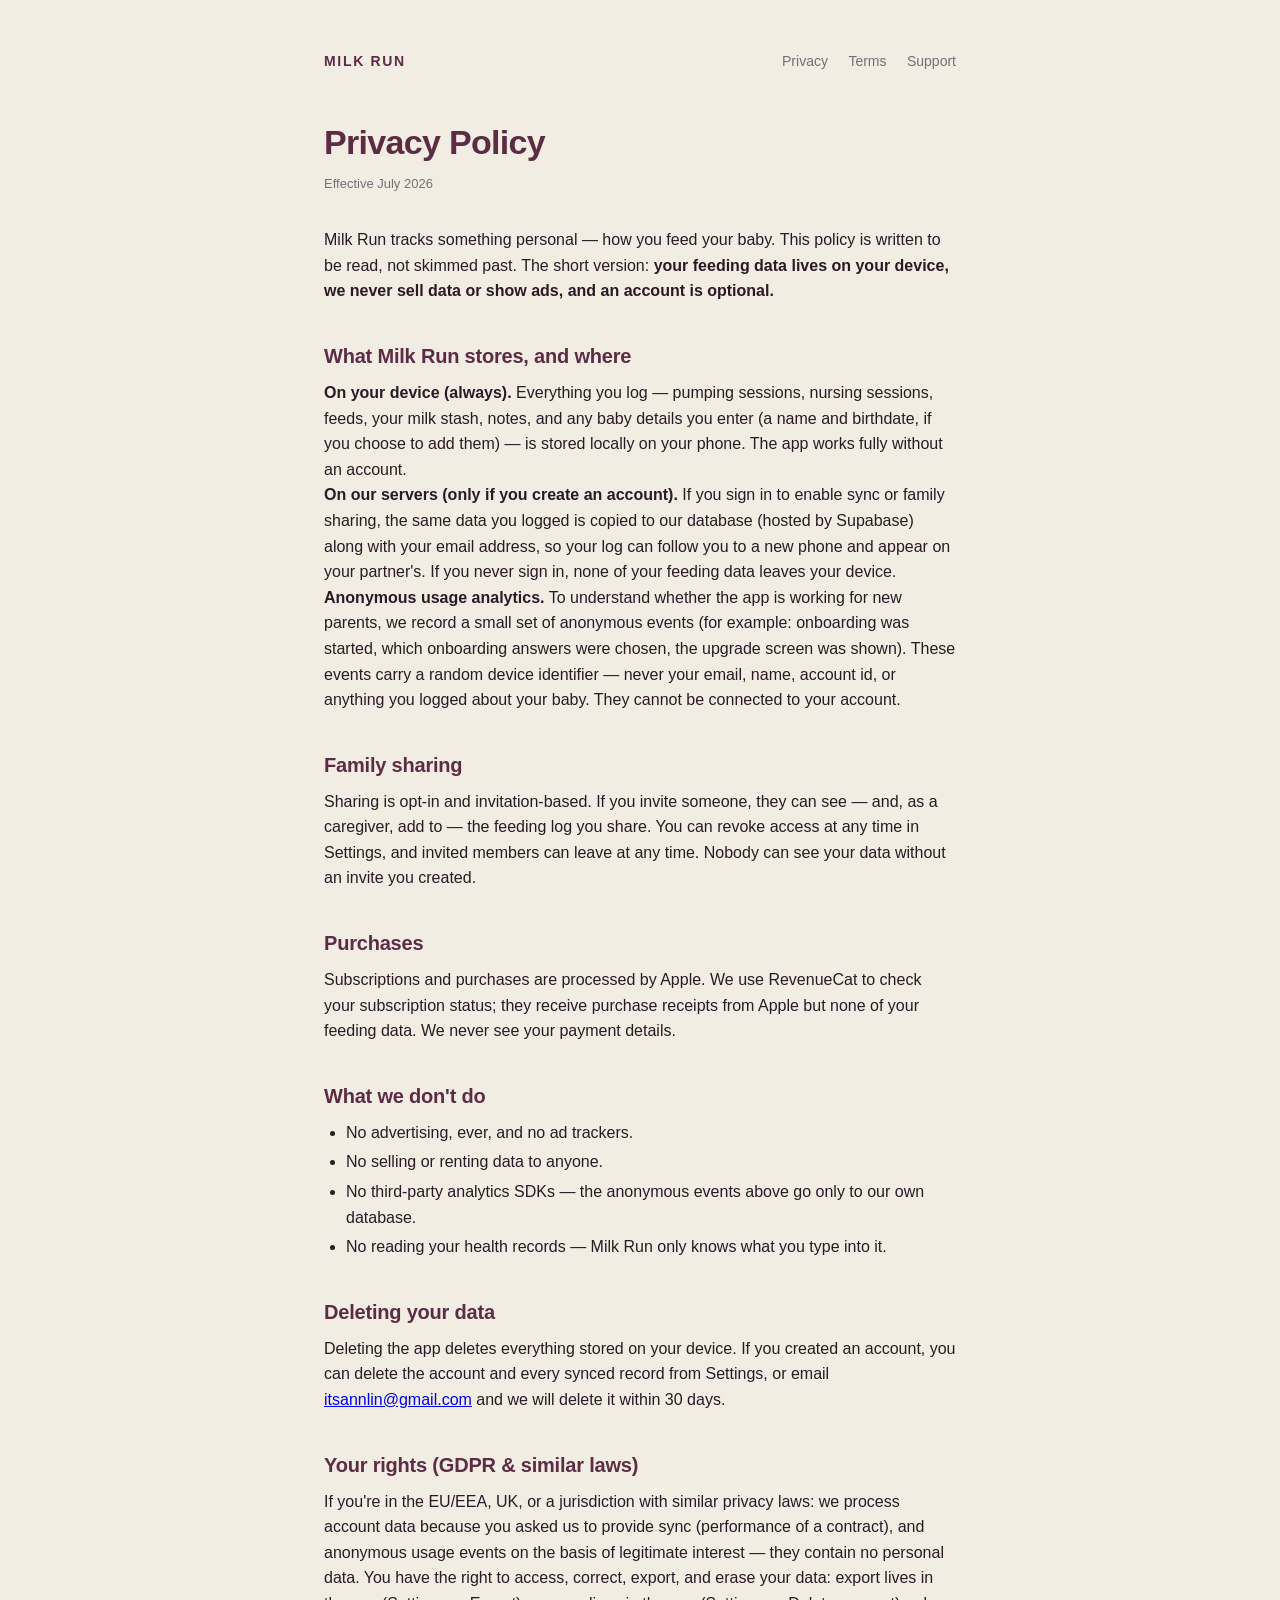
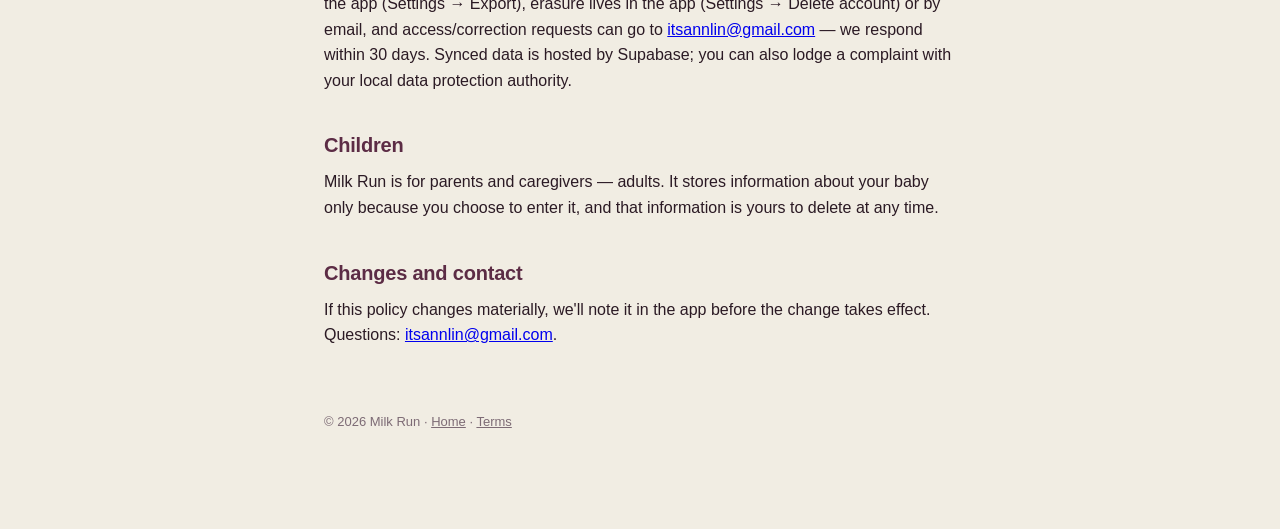
==== privacy.html @ 4f452426 "Milk Run site: landing, privacy, terms Source of truth lives in the milk-run repo (site/); publish w" ====
<!doctype html>
<html lang="en">
<head>
  <meta charset="utf-8" />
  <meta name="viewport" content="width=device-width, initial-scale=1" />
  <title>Privacy Policy — Milk Run</title>
  <link rel="stylesheet" href="style.css" />
</head>
<body>
  <div class="wrap">
    <header class="site">
      <a class="brand" href="./">Milk Run</a>
      <nav>
        <a href="privacy.html">Privacy</a>
        <a href="terms.html">Terms</a>
        <a href="mailto:itsannlin@gmail.com">Support</a>
      </nav>
    </header>

    <h1>Privacy Policy</h1>
    <p class="updated">Effective July 2026</p>

    <p>
      Milk Run tracks something personal — how you feed your baby. This policy
      is written to be read, not skimmed past. The short version: <strong>your
      feeding data lives on your device, we never sell data or show ads, and
      an account is optional.</strong>
    </p>

    <h2>What Milk Run stores, and where</h2>
    <p><strong>On your device (always).</strong> Everything you log — pumping
    sessions, nursing sessions, feeds, your milk stash, notes, and any baby
    details you enter (a name and birthdate, if you choose to add them) — is
    stored locally on your phone. The app works fully without an account.</p>

    <p><strong>On our servers (only if you create an account).</strong> If you
    sign in to enable sync or family sharing, the same data you logged is
    copied to our database (hosted by Supabase) along with your email address,
    so your log can follow you to a new phone and appear on your partner's.
    If you never sign in, none of your feeding data leaves your device.</p>

    <p><strong>Anonymous usage analytics.</strong> To understand whether the
    app is working for new parents, we record a small set of anonymous events
    (for example: onboarding was started, which onboarding answers were
    chosen, the upgrade screen was shown). These events carry a random
    device identifier — never your email, name, account id, or anything you
    logged about your baby. They cannot be connected to your account.</p>

    <h2>Family sharing</h2>
    <p>
      Sharing is opt-in and invitation-based. If you invite someone, they can
      see — and, as a caregiver, add to — the feeding log you share. You can
      revoke access at any time in Settings, and invited members can leave at
      any time. Nobody can see your data without an invite you created.
    </p>

    <h2>Purchases</h2>
    <p>
      Subscriptions and purchases are processed by Apple. We use RevenueCat to
      check your subscription status; they receive purchase receipts from
      Apple but none of your feeding data. We never see your payment details.
    </p>

    <h2>What we don't do</h2>
    <ul>
      <li>No advertising, ever, and no ad trackers.</li>
      <li>No selling or renting data to anyone.</li>
      <li>No third-party analytics SDKs — the anonymous events above go only to our own database.</li>
      <li>No reading your health records — Milk Run only knows what you type into it.</li>
    </ul>

    <h2>Deleting your data</h2>
    <p>
      Deleting the app deletes everything stored on your device. If you
      created an account, you can delete the account and every synced record
      from Settings, or email
      <a href="mailto:itsannlin@gmail.com">itsannlin@gmail.com</a> and we will
      delete it within 30 days.
    </p>

    <h2>Your rights (GDPR &amp; similar laws)</h2>
    <p>
      If you're in the EU/EEA, UK, or a jurisdiction with similar privacy
      laws: we process account data because you asked us to provide sync
      (performance of a contract), and anonymous usage events on the basis of
      legitimate interest — they contain no personal data. You have the right
      to access, correct, export, and erase your data: export lives in the
      app (Settings → Export), erasure lives in the app (Settings → Delete
      account) or by email, and access/correction requests can go to
      <a href="mailto:itsannlin@gmail.com">itsannlin@gmail.com</a> — we
      respond within 30 days. Synced data is hosted by Supabase; you can also
      lodge a complaint with your local data protection authority.
    </p>

    <h2>Children</h2>
    <p>
      Milk Run is for parents and caregivers — adults. It stores information
      about your baby only because you choose to enter it, and that
      information is yours to delete at any time.
    </p>

    <h2>Changes and contact</h2>
    <p>
      If this policy changes materially, we'll note it in the app before the
      change takes effect. Questions:
      <a href="mailto:itsannlin@gmail.com">itsannlin@gmail.com</a>.
    </p>

    <footer>
      © 2026 Milk Run · <a href="./">Home</a> · <a href="terms.html">Terms</a>
    </footer>
  </div>
</body>
</html>
---- style.css ----
/* Milk Run site — shared styles. Brand: wine on cream, Manrope. */
:root {
  --wine: #5c2c45;
  --cream: #f1ede3;
  --ink: #2b1a24;
  --muted: #7d6b75;
  --card: #ffffff;
}
* { margin: 0; padding: 0; box-sizing: border-box; }
body {
  font-family: 'Manrope', -apple-system, 'Segoe UI', sans-serif;
  background: var(--cream);
  color: var(--ink);
  line-height: 1.6;
  -webkit-font-smoothing: antialiased;
}
.wrap { max-width: 680px; margin: 0 auto; padding: 48px 24px 96px; }
header.site { display: flex; align-items: baseline; justify-content: space-between; margin-bottom: 48px; }
.brand { font-weight: 800; letter-spacing: 0.12em; text-transform: uppercase; color: var(--wine); font-size: 14px; text-decoration: none; }
nav a { color: var(--muted); text-decoration: none; font-size: 14px; margin-left: 16px; }
nav a:hover { color: var(--wine); }
h1 { font-size: 34px; line-height: 1.2; letter-spacing: -0.02em; color: var(--wine); margin-bottom: 12px; }
h2 { font-size: 20px; letter-spacing: -0.01em; color: var(--wine); margin: 36px 0 8px; }
p, li { font-size: 16px; color: var(--ink); }
.muted { color: var(--muted); }
ul { padding-left: 22px; margin: 8px 0; }
li { margin: 4px 0; }
.card {
  background: var(--card); border-radius: 20px; padding: 24px;
  margin: 16px 0; box-shadow: 0 1px 2px rgba(92, 44, 69, 0.06);
}
.cta {
  display: inline-block; background: var(--wine); color: #fff; text-decoration: none;
  font-weight: 700; padding: 14px 28px; border-radius: 999px; margin-top: 24px;
}
footer { margin-top: 64px; font-size: 13px; color: var(--muted); }
footer a { color: var(--muted); }
.updated { font-size: 13px; color: var(--muted); margin-bottom: 32px; }
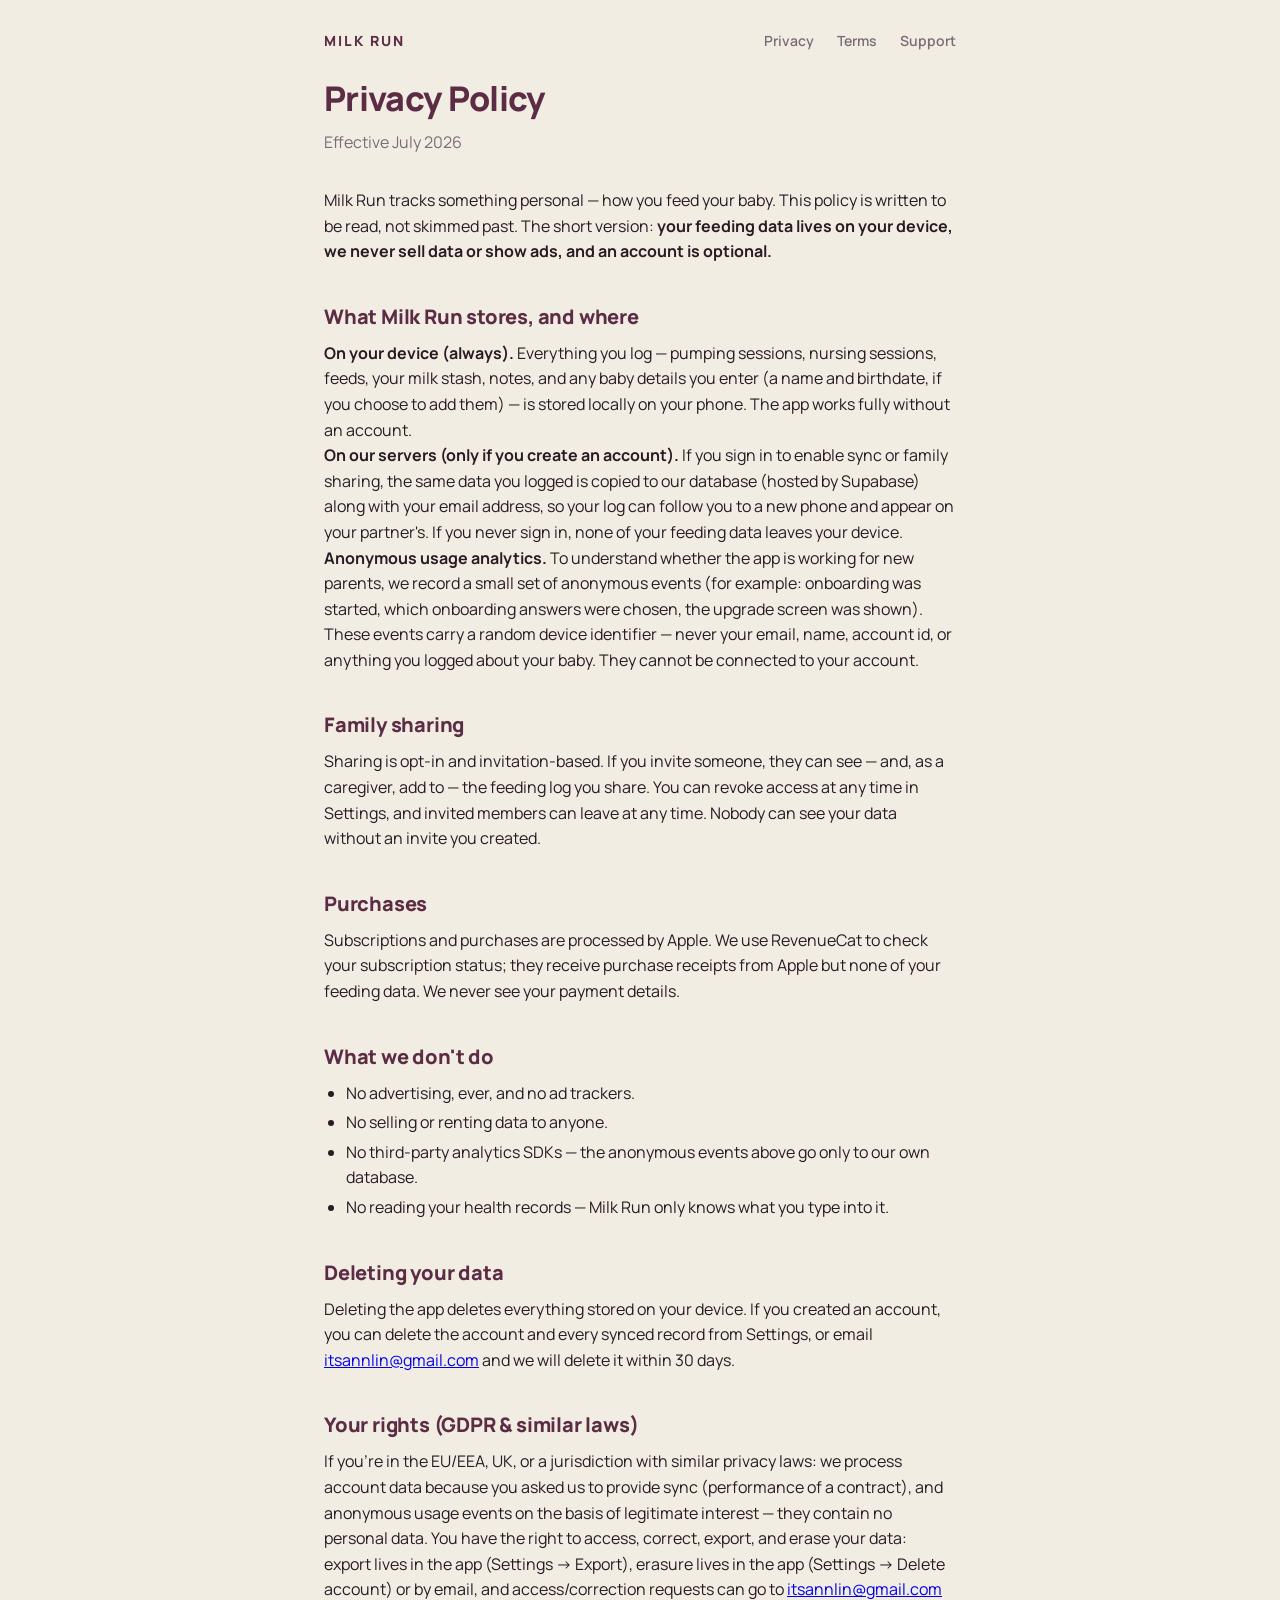
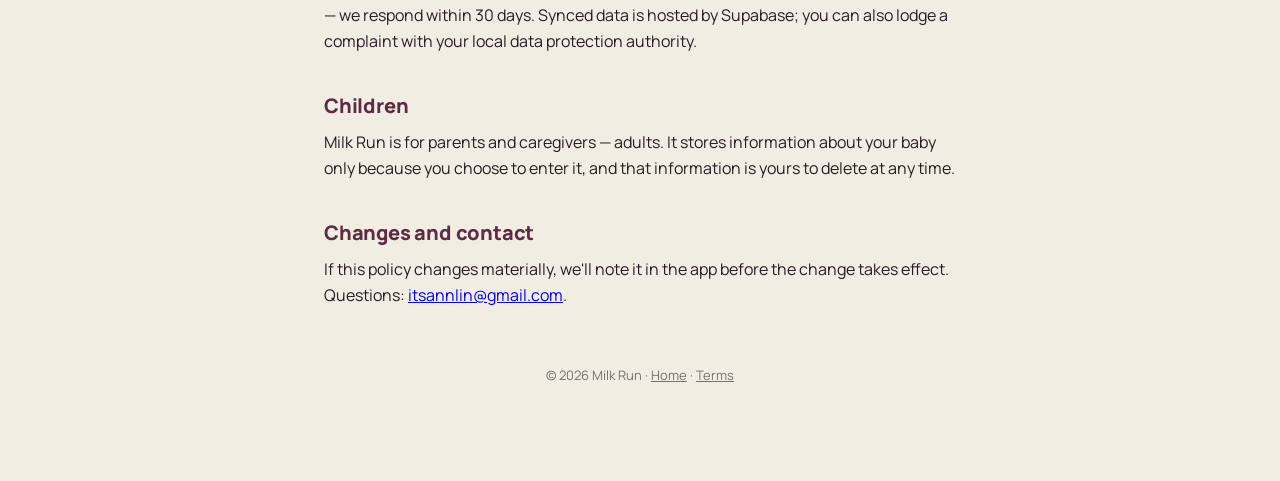
==== commit a8c5e230: "Publish site 2026-07-08" ====
--- a/privacy.html
+++ b/privacy.html
@@ -4,10 +4,13 @@
   <meta charset="utf-8" />
   <meta name="viewport" content="width=device-width, initial-scale=1" />
   <title>Privacy Policy — Milk Run</title>
+  <link rel="preconnect" href="https://fonts.googleapis.com" />
+  <link rel="preconnect" href="https://fonts.gstatic.com" crossorigin />
+  <link href="https://fonts.googleapis.com/css2?family=Manrope:wght@500;600;700;800&display=swap" rel="stylesheet" />
   <link rel="stylesheet" href="style.css" />
 </head>
 <body>
-  <div class="wrap">
+  <div class="wrap legal">
     <header class="site">
       <a class="brand" href="./">Milk Run</a>
       <nav>
--- a/style.css
+++ b/style.css
@@ -1,12 +1,17 @@
 /* Milk Run site — shared styles. Brand: wine on cream, Manrope. */
 :root {
   --wine: #5c2c45;
+  --wine-deep: #472035;
+  --wine-soft: #ecd9e4;
   --cream: #f1ede3;
   --ink: #2b1a24;
   --muted: #7d6b75;
   --card: #ffffff;
+  --pink: #f3dce9;
+  --r: 22px;
 }
 * { margin: 0; padding: 0; box-sizing: border-box; }
+html { scroll-behavior: smooth; }
 body {
   font-family: 'Manrope', -apple-system, 'Segoe UI', sans-serif;
   background: var(--cream);
@@ -14,25 +19,145 @@
   line-height: 1.6;
   -webkit-font-smoothing: antialiased;
 }
-.wrap { max-width: 680px; margin: 0 auto; padding: 48px 24px 96px; }
-header.site { display: flex; align-items: baseline; justify-content: space-between; margin-bottom: 48px; }
-.brand { font-weight: 800; letter-spacing: 0.12em; text-transform: uppercase; color: var(--wine); font-size: 14px; text-decoration: none; }
-nav a { color: var(--muted); text-decoration: none; font-size: 14px; margin-left: 16px; }
+.wrap { max-width: 980px; margin: 0 auto; padding: 28px 24px 96px; }
+
+/* ---- header ---------------------------------------------------------- */
+header.site { display: flex; align-items: center; justify-content: space-between; margin-bottom: 24px; }
+.brand {
+  display: inline-flex; align-items: center; gap: 10px;
+  font-weight: 800; letter-spacing: 0.14em; text-transform: uppercase;
+  color: var(--wine); font-size: 14px; text-decoration: none;
+}
+.brand .drop { width: 22px; height: 22px; }
+nav a { color: var(--muted); text-decoration: none; font-size: 14px; font-weight: 600; margin-left: 20px; }
 nav a:hover { color: var(--wine); }
-h1 { font-size: 34px; line-height: 1.2; letter-spacing: -0.02em; color: var(--wine); margin-bottom: 12px; }
-h2 { font-size: 20px; letter-spacing: -0.01em; color: var(--wine); margin: 36px 0 8px; }
-p, li { font-size: 16px; color: var(--ink); }
+
+/* ---- hero ------------------------------------------------------------ */
+.hero {
+  display: grid; grid-template-columns: 1.15fr 0.85fr;
+  gap: 40px; align-items: center;
+  padding: 40px 0 64px;
+}
+.hero h1 {
+  font-size: clamp(38px, 5.4vw, 56px);
+  line-height: 1.06; letter-spacing: -0.03em;
+  color: var(--wine); font-weight: 800;
+  margin-bottom: 18px;
+}
+.hero .sub { font-size: 18px; color: var(--muted); max-width: 42ch; margin-bottom: 28px; }
+.cta {
+  display: inline-block; background: var(--wine); color: #fff; text-decoration: none;
+  font-weight: 800; font-size: 16px; padding: 16px 32px; border-radius: 999px;
+  box-shadow: 0 10px 24px rgba(92, 44, 69, 0.28);
+  transition: transform 0.15s ease, box-shadow 0.15s ease;
+}
+.cta:hover { transform: translateY(-2px); box-shadow: 0 14px 28px rgba(92, 44, 69, 0.32); }
+.cta-note { display: block; margin-top: 14px; font-size: 13px; color: var(--muted); }
+
+/* ---- phone mockup (a faithful mini of the app home) ------------------- */
+.phone-wrap { display: flex; justify-content: center; }
+.phone {
+  width: 290px; padding: 14px; border-radius: 46px;
+  background: var(--wine-deep);
+  box-shadow: 0 30px 60px rgba(71, 32, 53, 0.35);
+  transform: rotate(2.5deg);
+}
+.screen {
+  background: var(--cream); border-radius: 34px; padding: 18px 14px 12px;
+  display: flex; flex-direction: column; gap: 10px; overflow: hidden;
+}
+.screen .hi { font-size: 12px; color: var(--muted); padding: 0 4px 2px; }
+.screen .hi strong { color: var(--ink); }
+.mini-hero {
+  background: var(--card); border-radius: 20px; padding: 16px 12px; text-align: center;
+  box-shadow: 0 1px 2px rgba(92, 44, 69, 0.06);
+}
+.mini-hero .eyebrow { font-size: 9px; letter-spacing: 0.18em; font-weight: 700; color: var(--muted); text-transform: uppercase; }
+.mini-hero .big { font-size: 30px; font-weight: 800; letter-spacing: -0.02em; color: var(--ink); line-height: 1.15; }
+.mini-hero .side { font-size: 11px; color: var(--muted); }
+.mini-card {
+  background: var(--card); border-radius: 20px; padding: 12px;
+  box-shadow: 0 1px 2px rgba(92, 44, 69, 0.06);
+}
+.mini-card .lab { font-size: 9px; letter-spacing: 0.18em; font-weight: 700; color: var(--muted); text-transform: uppercase; margin-bottom: 2px; }
+.mini-card .num { font-size: 22px; font-weight: 800; color: var(--wine); }
+.mini-card .num small { font-size: 12px; color: var(--muted); font-weight: 600; }
+.mini-card .row2 { font-size: 11px; color: var(--muted); border-top: 1px solid #eee5da; margin-top: 8px; padding-top: 8px; }
+.mini-pill {
+  background: var(--pink); border-radius: 14px; padding: 9px 12px;
+  font-size: 11px; font-weight: 700; color: var(--wine);
+  display: flex; justify-content: space-between;
+}
+.mini-pill span:last-child { font-weight: 500; color: var(--muted); }
+.mini-tabs {
+  display: flex; justify-content: space-around; align-items: center;
+  padding: 10px 6px 2px; color: #b9a9b1; font-size: 9px; font-weight: 700;
+}
+.mini-tabs .fab {
+  width: 40px; height: 40px; border-radius: 50%; background: var(--wine);
+  display: flex; align-items: center; justify-content: center; margin-top: -14px;
+  color: #fff; font-size: 18px; font-weight: 400;
+  box-shadow: 0 6px 14px rgba(92, 44, 69, 0.35);
+}
+.mini-tabs .on { color: var(--wine); }
+
+/* ---- sections --------------------------------------------------------- */
+section.block { padding: 34px 0; }
+.kicker {
+  font-size: 12px; letter-spacing: 0.16em; text-transform: uppercase;
+  font-weight: 800; color: var(--muted); margin-bottom: 8px;
+}
+section.block > h2 {
+  font-size: clamp(26px, 3.4vw, 34px); letter-spacing: -0.02em;
+  color: var(--wine); font-weight: 800; margin-bottom: 24px; line-height: 1.15;
+}
+.grid { display: grid; grid-template-columns: repeat(2, 1fr); gap: 16px; }
+.grid3 { display: grid; grid-template-columns: repeat(3, 1fr); gap: 16px; }
+.feature {
+  background: var(--card); border-radius: var(--r); padding: 24px;
+  box-shadow: 0 1px 2px rgba(92, 44, 69, 0.06);
+}
+.feature .icon {
+  width: 44px; height: 44px; border-radius: 14px; background: var(--wine-soft);
+  display: flex; align-items: center; justify-content: center; margin-bottom: 14px;
+}
+.feature .icon svg { width: 22px; height: 22px; stroke: var(--wine); }
+.feature h3 { font-size: 17px; font-weight: 800; letter-spacing: -0.01em; color: var(--ink); margin-bottom: 6px; }
+.feature p { font-size: 14.5px; color: var(--muted); }
+
+/* ---- manifesto band ---------------------------------------------------- */
+.band {
+  background: var(--wine); color: #fff; border-radius: 28px;
+  padding: 48px 40px; margin: 34px 0; text-align: center;
+}
+.band h2 { font-size: clamp(24px, 3.2vw, 32px); font-weight: 800; letter-spacing: -0.02em; margin-bottom: 12px; }
+.band p { font-size: 16.5px; color: #e9d5e1; max-width: 56ch; margin: 0 auto; }
+
+/* ---- bottom cta -------------------------------------------------------- */
+.final { text-align: center; padding: 40px 0 8px; }
+.final h2 { font-size: clamp(26px, 3.4vw, 34px); color: var(--wine); font-weight: 800; letter-spacing: -0.02em; margin-bottom: 20px; }
+
+/* ---- legal pages ------------------------------------------------------- */
+.legal { max-width: 680px; }
+.legal h1 { font-size: 34px; line-height: 1.2; letter-spacing: -0.02em; color: var(--wine); font-weight: 800; margin-bottom: 12px; }
+.legal h2 { font-size: 20px; letter-spacing: -0.01em; color: var(--wine); font-weight: 800; margin: 36px 0 8px; }
+.legal p, .legal li { font-size: 16px; }
+.legal ul { padding-left: 22px; margin: 8px 0; }
+.legal li { margin: 4px 0; }
+.updated { font-size: 13px; color: var(--muted); margin-bottom: 32px; }
 .muted { color: var(--muted); }
-ul { padding-left: 22px; margin: 8px 0; }
-li { margin: 4px 0; }
 .card {
   background: var(--card); border-radius: 20px; padding: 24px;
   margin: 16px 0; box-shadow: 0 1px 2px rgba(92, 44, 69, 0.06);
 }
-.cta {
-  display: inline-block; background: var(--wine); color: #fff; text-decoration: none;
-  font-weight: 700; padding: 14px 28px; border-radius: 999px; margin-top: 24px;
+
+footer { margin-top: 56px; font-size: 13px; color: var(--muted); text-align: center; }
+footer a { color: var(--muted); }
+
+/* ---- responsive -------------------------------------------------------- */
+@media (max-width: 760px) {
+  .hero { grid-template-columns: 1fr; gap: 36px; padding-top: 16px; }
+  .grid, .grid3 { grid-template-columns: 1fr; }
+  .phone { transform: rotate(0deg); }
+  .band { padding: 36px 24px; }
 }
-footer { margin-top: 64px; font-size: 13px; color: var(--muted); }
-footer a { color: var(--muted); }
-.updated { font-size: 13px; color: var(--muted); margin-bottom: 32px; }
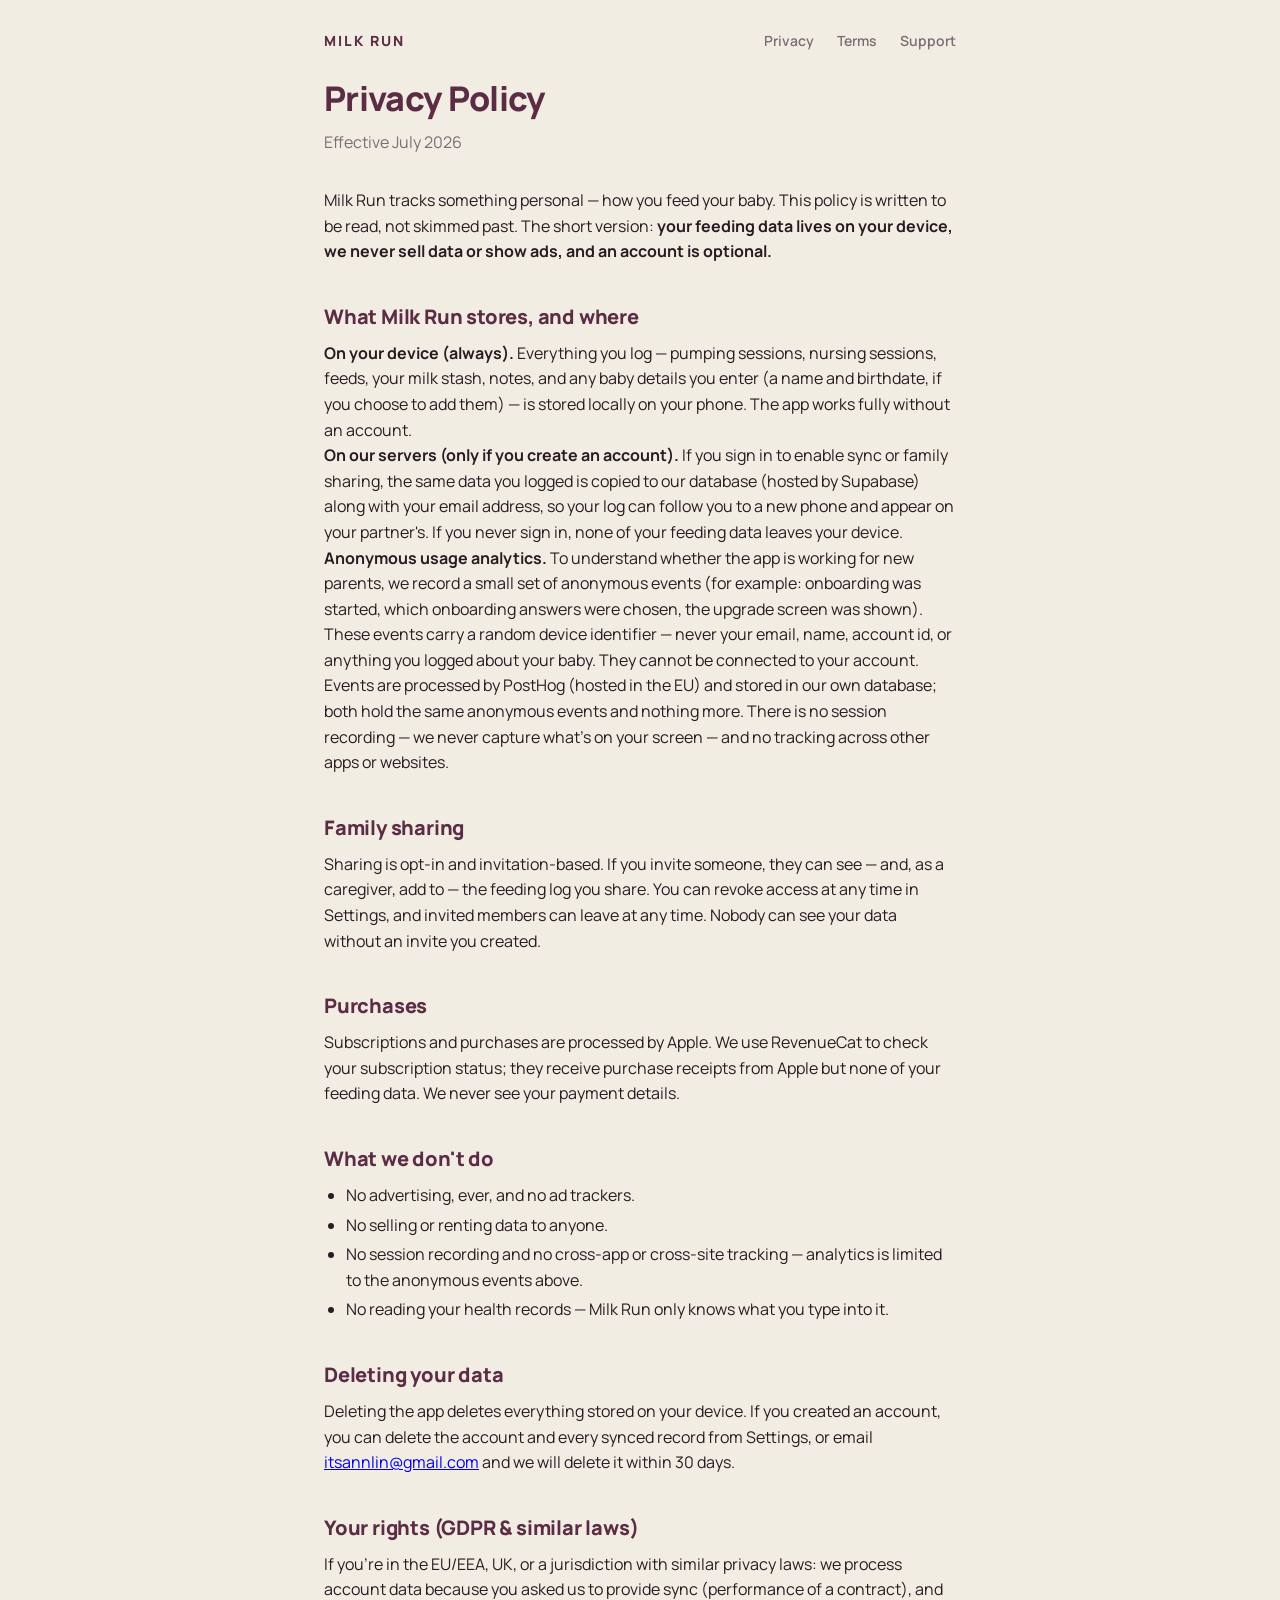
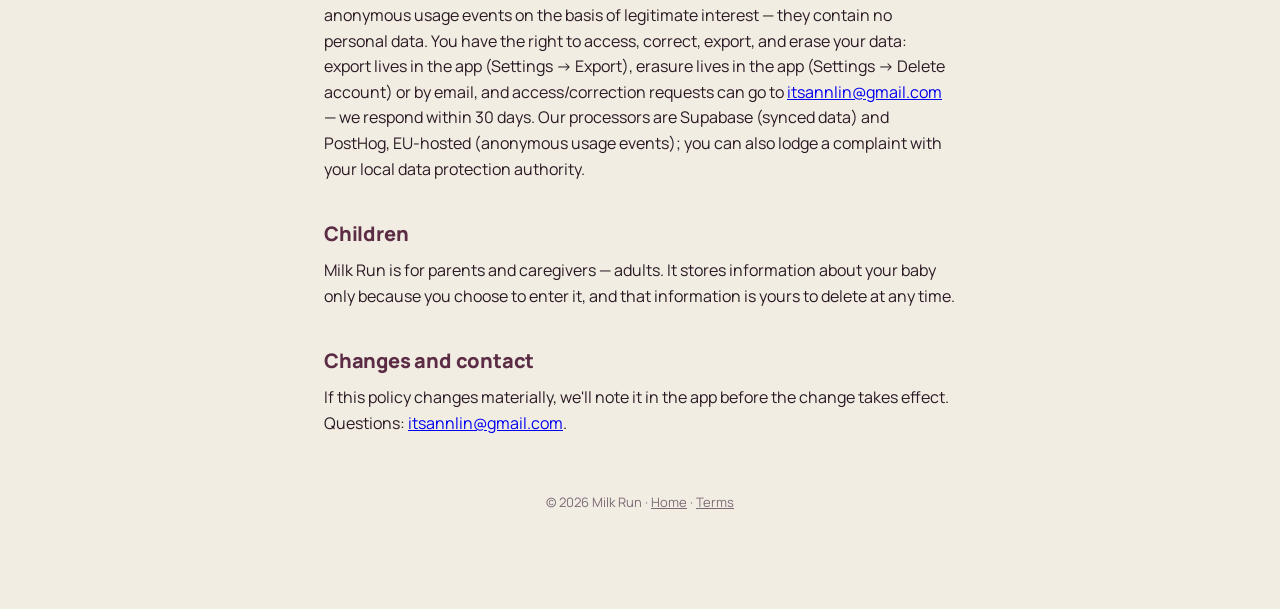
==== commit dd490cd5: "Publish site 2026-07-10" ====
--- a/privacy.html
+++ b/privacy.html
@@ -47,7 +47,11 @@
     (for example: onboarding was started, which onboarding answers were
     chosen, the upgrade screen was shown). These events carry a random
     device identifier — never your email, name, account id, or anything you
-    logged about your baby. They cannot be connected to your account.</p>
+    logged about your baby. They cannot be connected to your account. Events
+    are processed by PostHog (hosted in the EU) and stored in our own
+    database; both hold the same anonymous events and nothing more. There is
+    no session recording — we never capture what's on your screen — and no
+    tracking across other apps or websites.</p>
 
     <h2>Family sharing</h2>
     <p>
@@ -68,7 +72,7 @@
     <ul>
       <li>No advertising, ever, and no ad trackers.</li>
       <li>No selling or renting data to anyone.</li>
-      <li>No third-party analytics SDKs — the anonymous events above go only to our own database.</li>
+      <li>No session recording and no cross-app or cross-site tracking — analytics is limited to the anonymous events above.</li>
       <li>No reading your health records — Milk Run only knows what you type into it.</li>
     </ul>
 
@@ -91,8 +95,9 @@
       app (Settings → Export), erasure lives in the app (Settings → Delete
       account) or by email, and access/correction requests can go to
       <a href="mailto:itsannlin@gmail.com">itsannlin@gmail.com</a> — we
-      respond within 30 days. Synced data is hosted by Supabase; you can also
-      lodge a complaint with your local data protection authority.
+      respond within 30 days. Our processors are Supabase (synced data) and
+      PostHog, EU-hosted (anonymous usage events); you can also lodge a
+      complaint with your local data protection authority.
     </p>
 
     <h2>Children</h2>
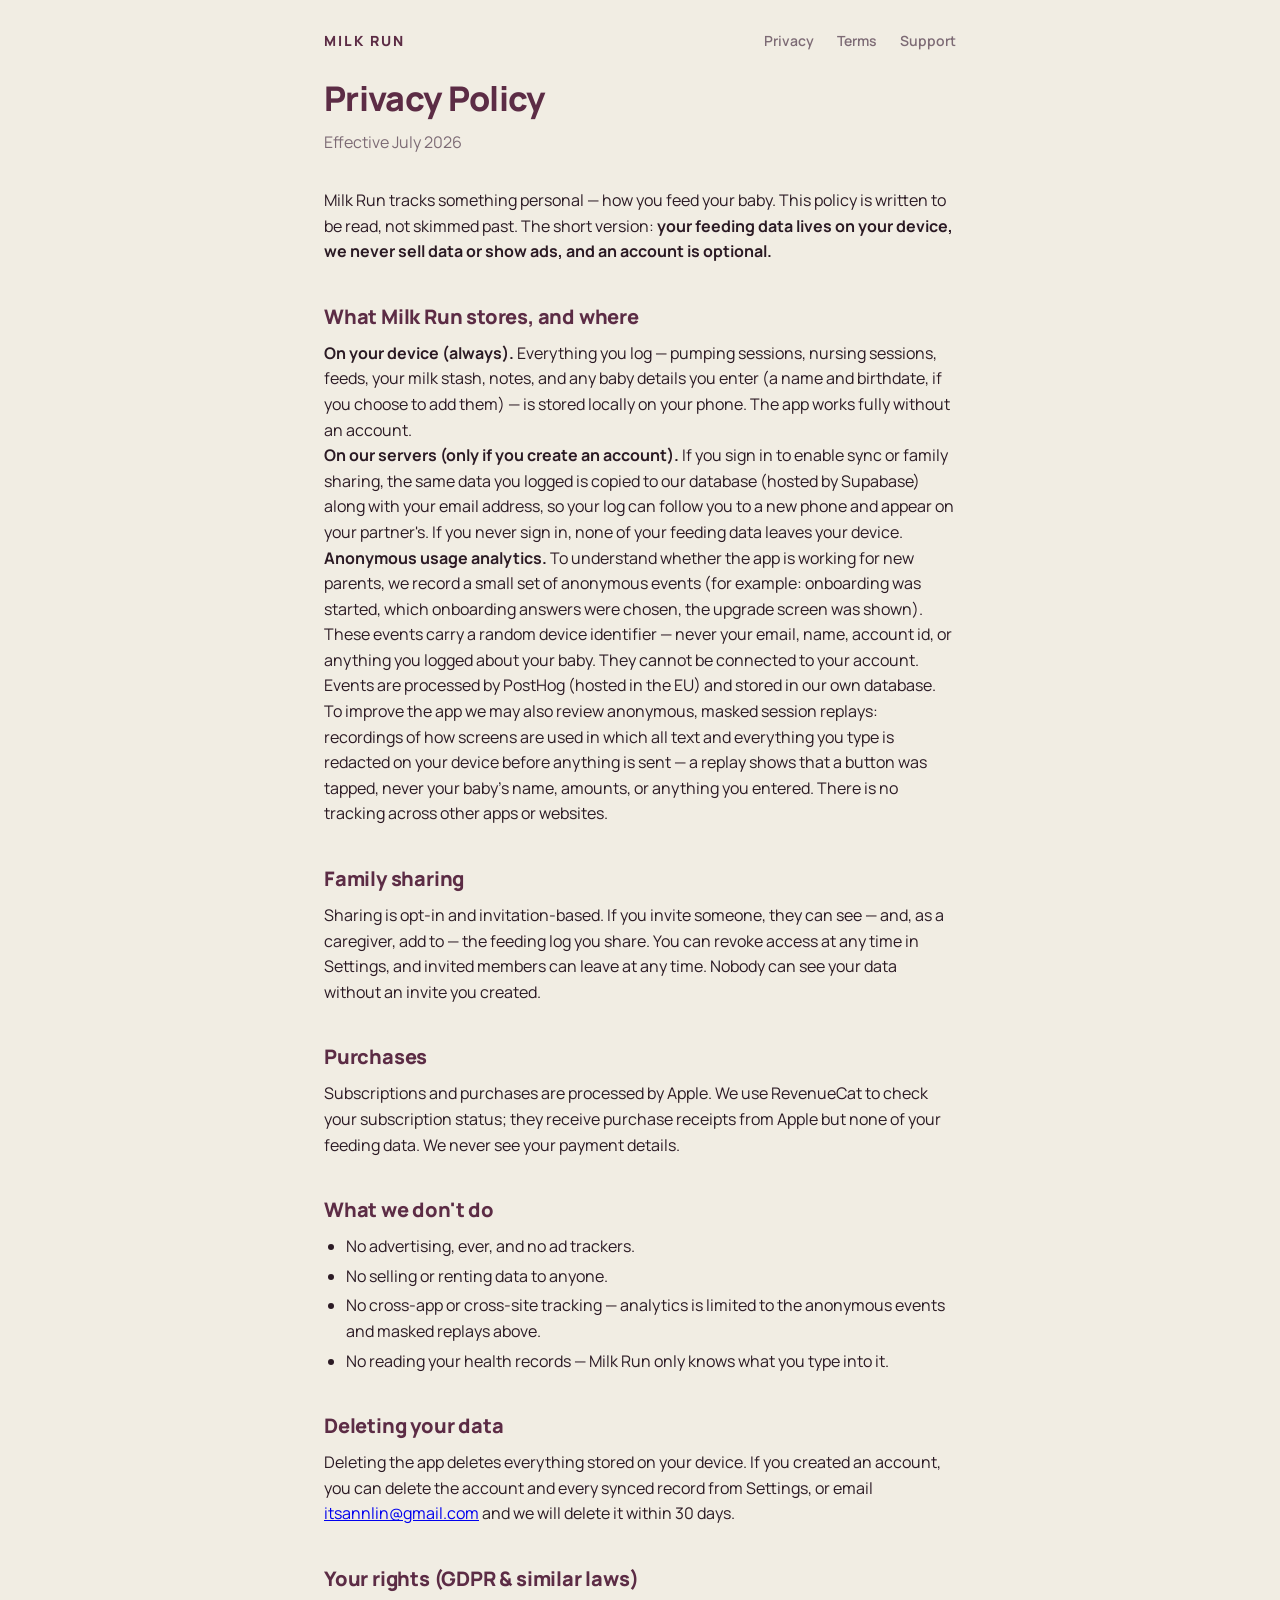
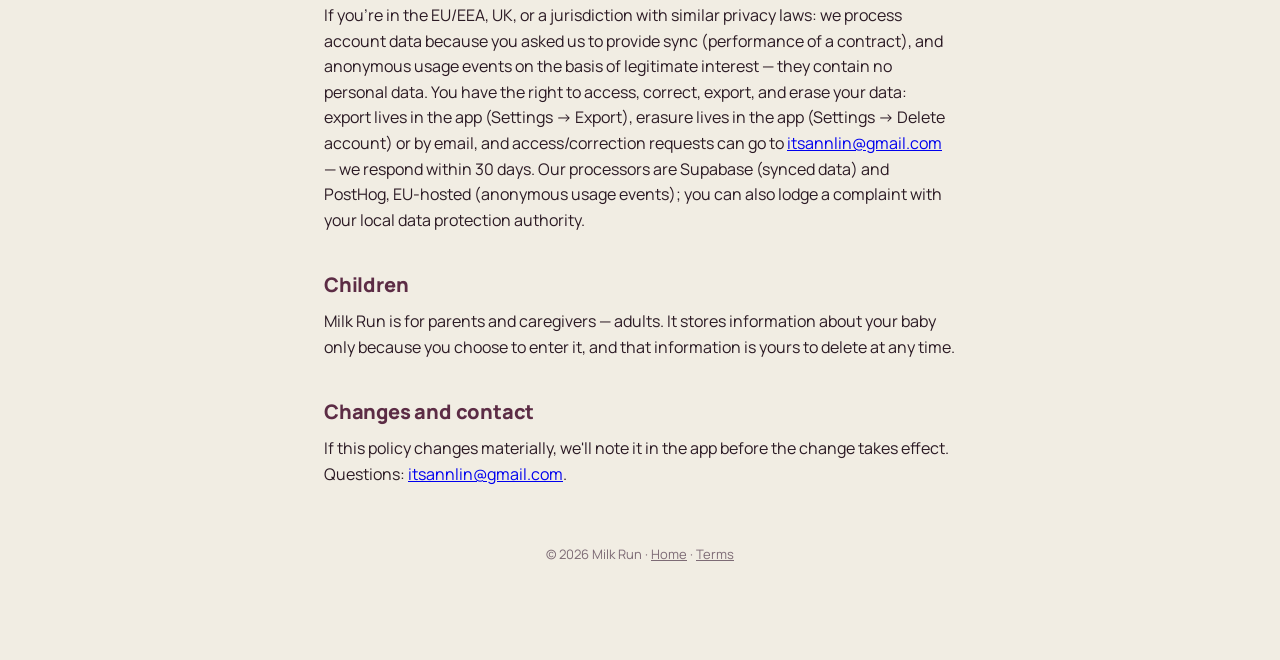
==== commit 403a7122: "Publish site 2026-07-10" ====
--- a/privacy.html
+++ b/privacy.html
@@ -49,9 +49,12 @@
     device identifier — never your email, name, account id, or anything you
     logged about your baby. They cannot be connected to your account. Events
     are processed by PostHog (hosted in the EU) and stored in our own
-    database; both hold the same anonymous events and nothing more. There is
-    no session recording — we never capture what's on your screen — and no
-    tracking across other apps or websites.</p>
+    database. To improve the app we may also review anonymous, masked
+    session replays: recordings of how screens are used in which all text
+    and everything you type is redacted on your device before anything is
+    sent — a replay shows that a button was tapped, never your baby's name,
+    amounts, or anything you entered. There is no tracking across other
+    apps or websites.</p>
 
     <h2>Family sharing</h2>
     <p>
@@ -72,7 +75,7 @@
     <ul>
       <li>No advertising, ever, and no ad trackers.</li>
       <li>No selling or renting data to anyone.</li>
-      <li>No session recording and no cross-app or cross-site tracking — analytics is limited to the anonymous events above.</li>
+      <li>No cross-app or cross-site tracking — analytics is limited to the anonymous events and masked replays above.</li>
       <li>No reading your health records — Milk Run only knows what you type into it.</li>
     </ul>
 
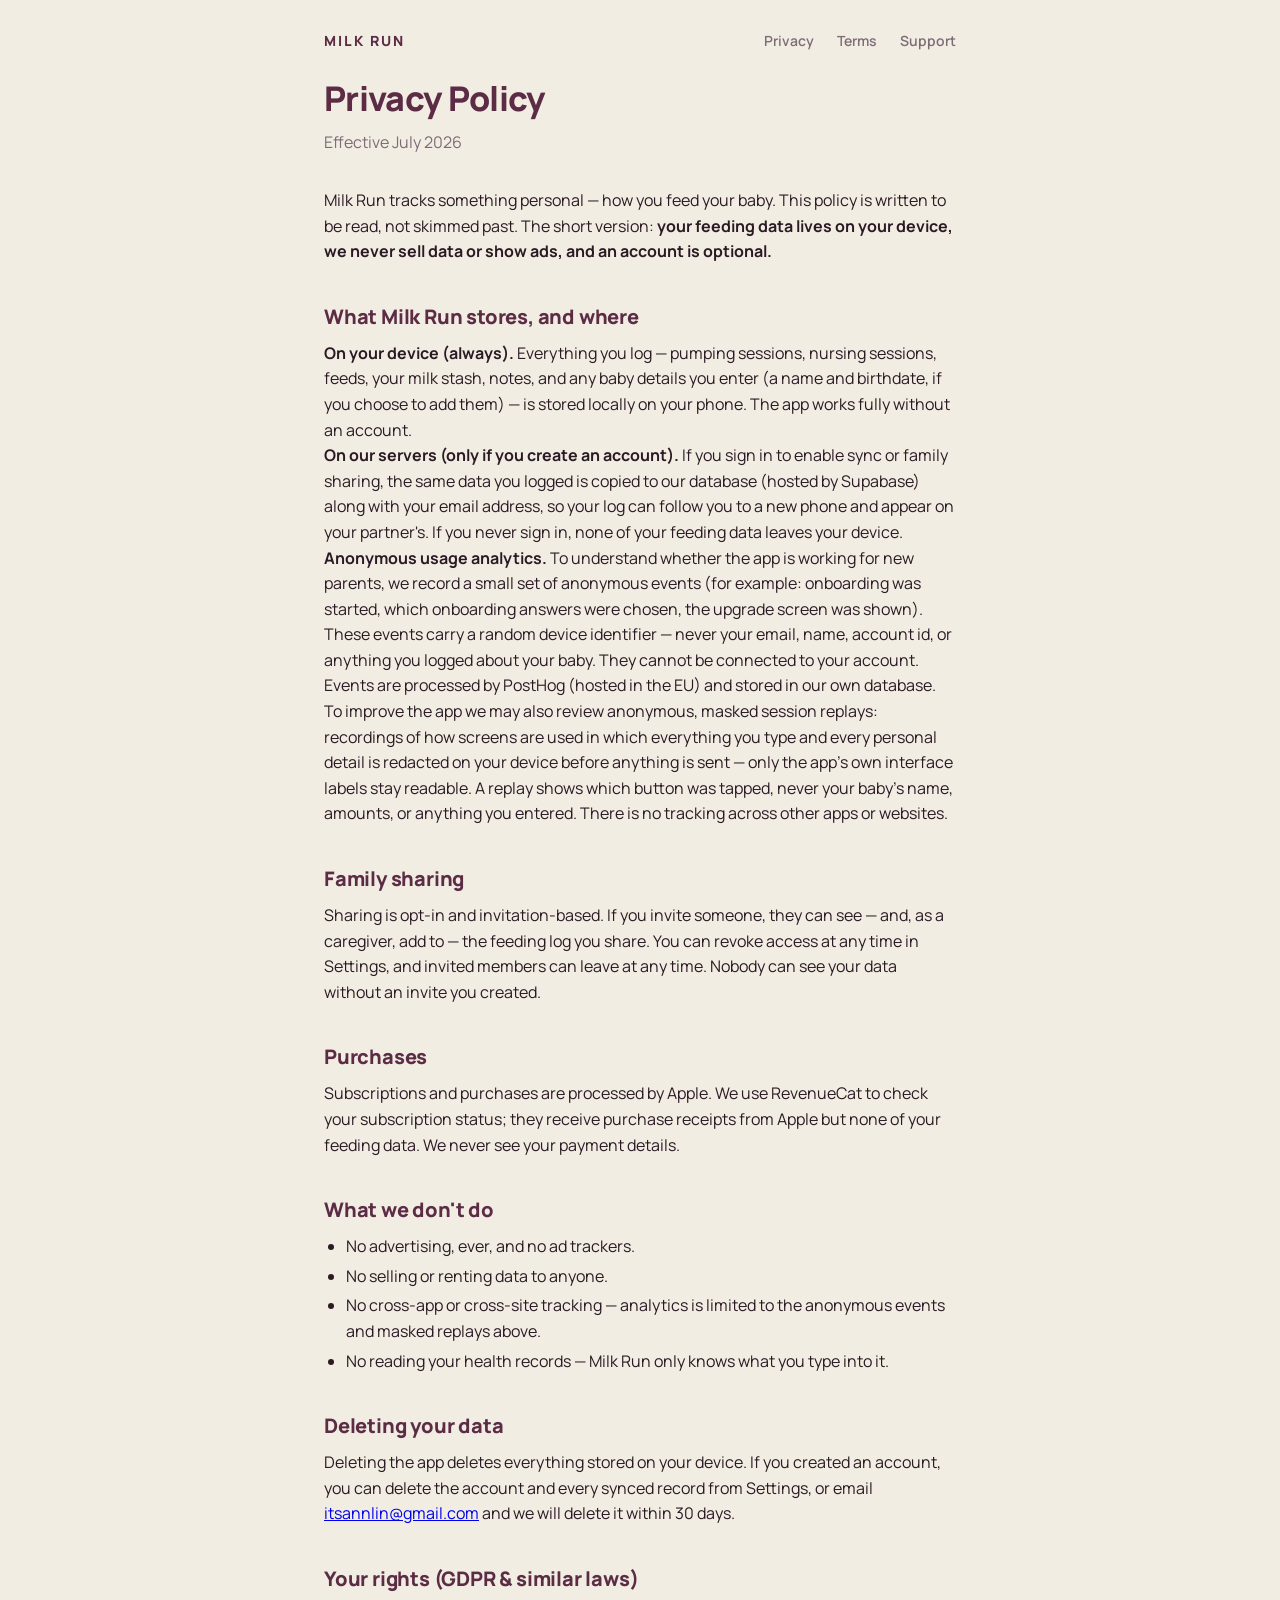
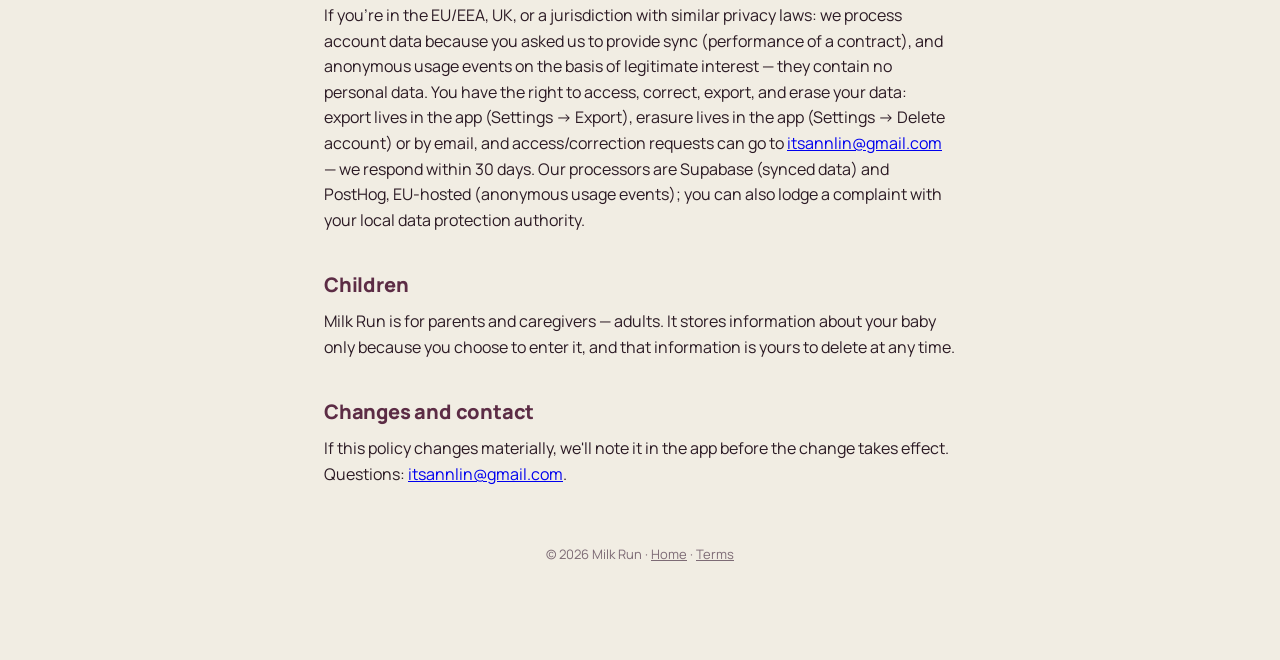
==== commit 24e175fd: "Publish site 2026-07-10" ====
--- a/privacy.html
+++ b/privacy.html
@@ -50,9 +50,10 @@
     logged about your baby. They cannot be connected to your account. Events
     are processed by PostHog (hosted in the EU) and stored in our own
     database. To improve the app we may also review anonymous, masked
-    session replays: recordings of how screens are used in which all text
-    and everything you type is redacted on your device before anything is
-    sent — a replay shows that a button was tapped, never your baby's name,
+    session replays: recordings of how screens are used in which everything
+    you type and every personal detail is redacted on your device before
+    anything is sent — only the app's own interface labels stay readable.
+    A replay shows which button was tapped, never your baby's name,
     amounts, or anything you entered. There is no tracking across other
     apps or websites.</p>
 
